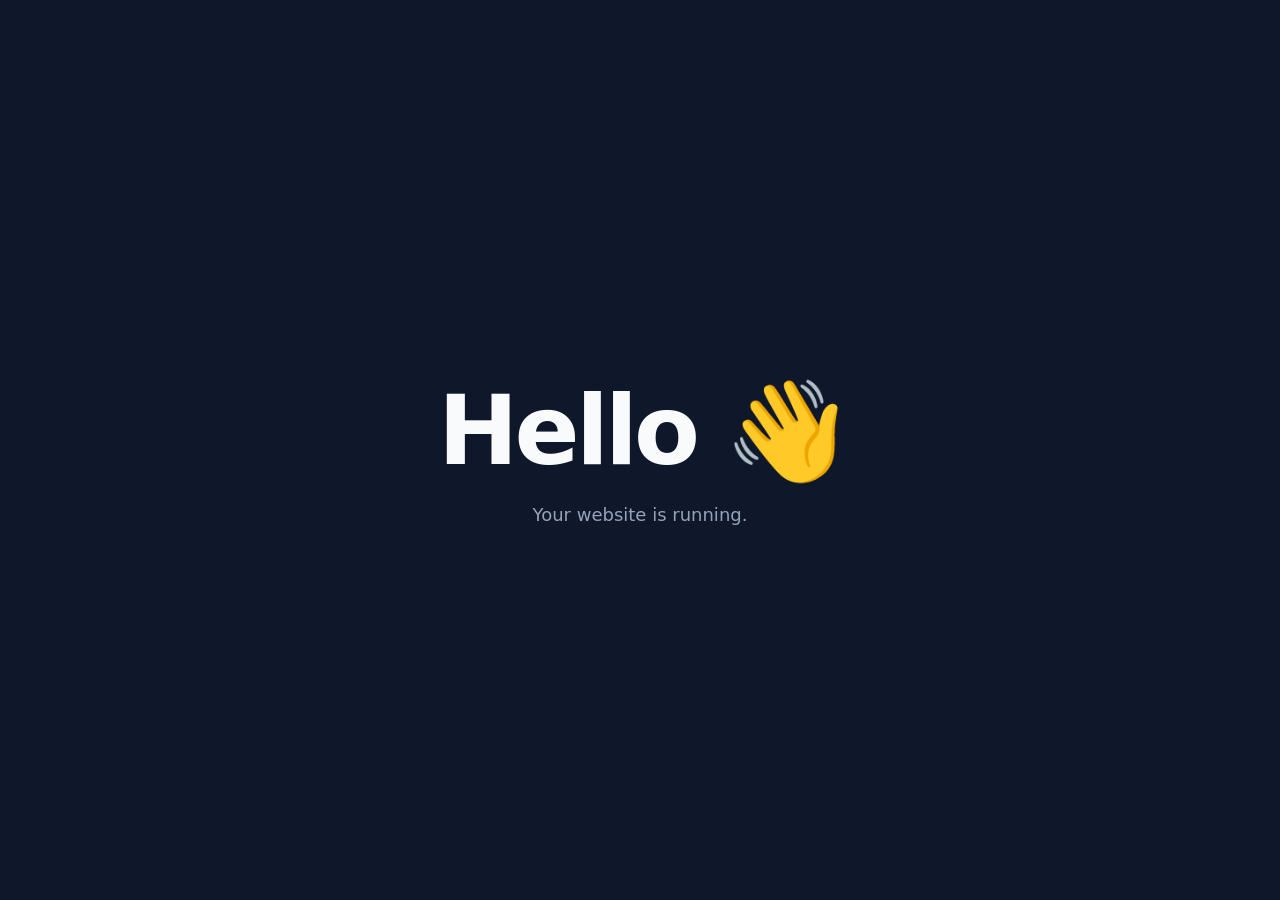
==== index.html @ 5fec4f5b "Save game and conversation for issue #1 Run: 38240787383" ====
<!doctype html>
<html lang="en">
<head>
  <meta charset="utf-8" />
  <meta name="viewport" content="width=device-width, initial-scale=1" />
  <title>Hello</title>
  <style>
    * { box-sizing: border-box; }
    body {
      margin: 0;
      min-height: 100vh;
      display: grid;
      place-items: center;
      font-family: system-ui, -apple-system, Segoe UI, Roboto, sans-serif;
      background: #0f172a;
      color: #f8fafc;
    }
    main { text-align: center; padding: 2rem; }
    h1 { font-size: clamp(3rem, 10vw, 6rem); margin: 0; letter-spacing: -0.04em; }
    p { margin: 1rem 0 0; color: #94a3b8; font-size: 1.125rem; }
  </style>
</head>
<body>
  <main>
    <h1>Hello 👋</h1>
    <p>Your website is running.</p>
  </main>
</body>
</html>
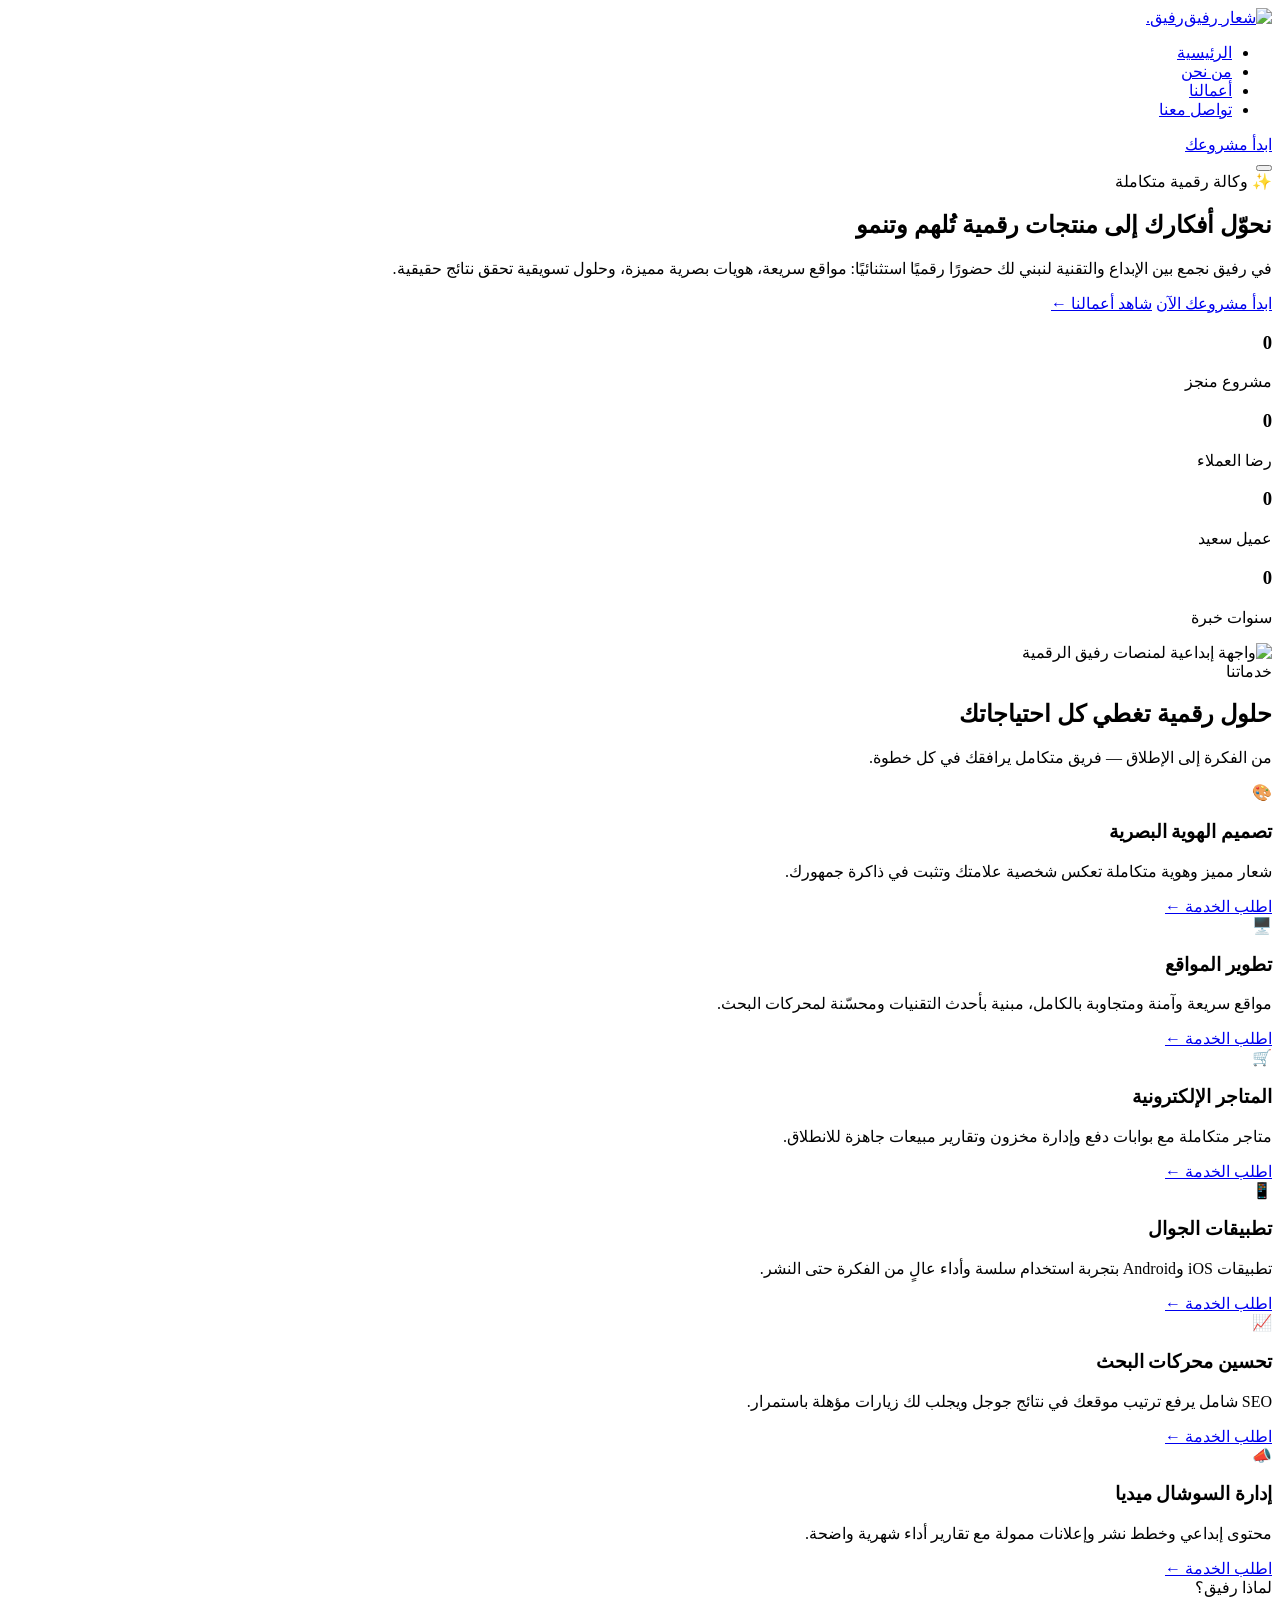
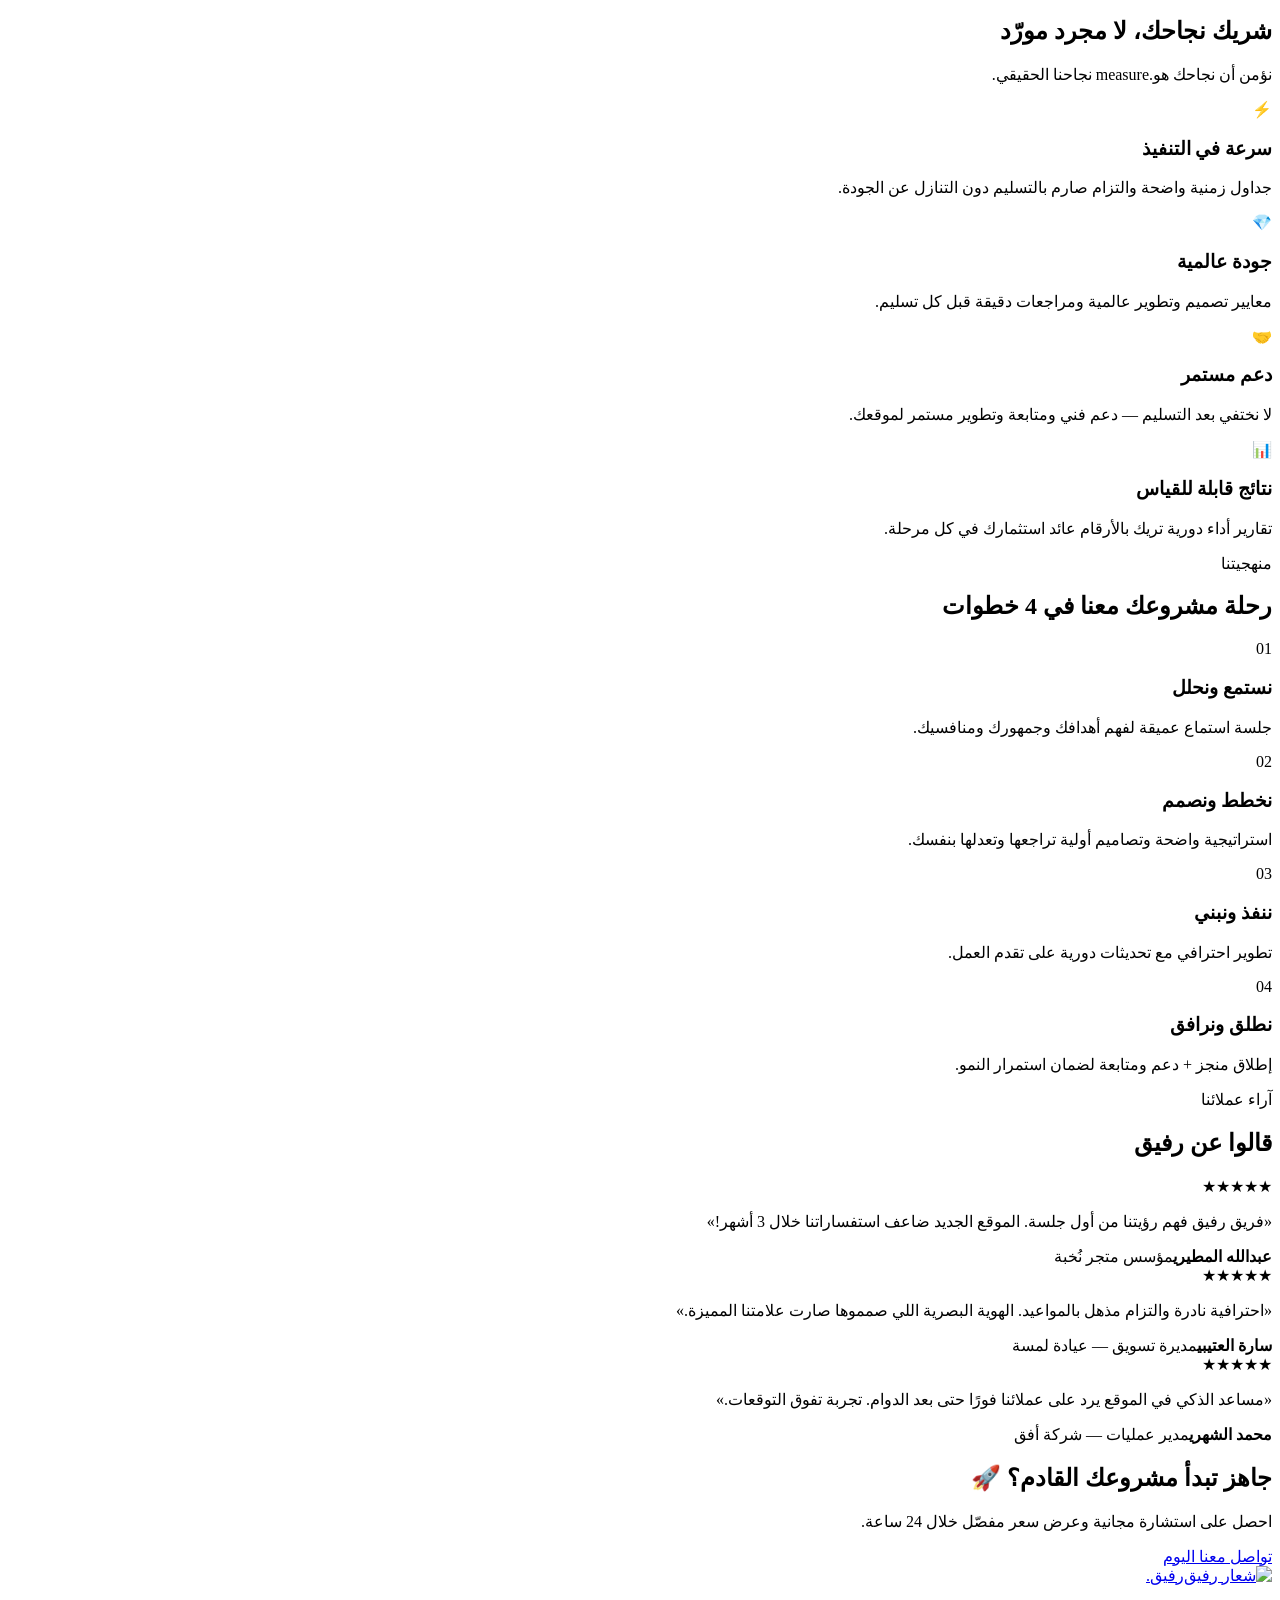
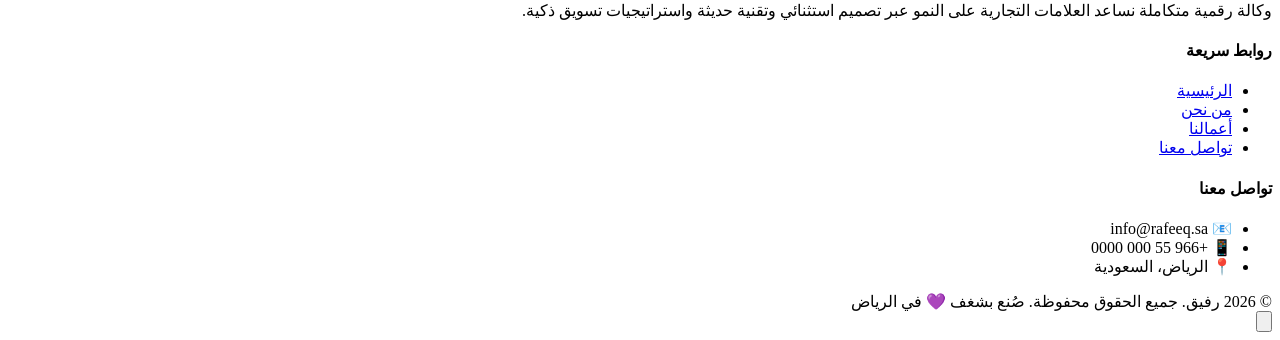
==== commit 65f9ae9f: "Add Rafiq homepage with AI assistant widget" ====
--- a/index.html
+++ b/index.html
@@ -1,29 +1,244 @@
-<!doctype html>
-<html lang="en">
+<!DOCTYPE html>
+<html lang='ar' dir='rtl'>
 <head>
-  <meta charset="utf-8" />
-  <meta name="viewport" content="width=device-width, initial-scale=1" />
-  <title>Hello</title>
-  <style>
-    * { box-sizing: border-box; }
-    body {
-      margin: 0;
-      min-height: 100vh;
-      display: grid;
-      place-items: center;
-      font-family: system-ui, -apple-system, Segoe UI, Roboto, sans-serif;
-      background: #0f172a;
-      color: #f8fafc;
-    }
-    main { text-align: center; padding: 2rem; }
-    h1 { font-size: clamp(3rem, 10vw, 6rem); margin: 0; letter-spacing: -0.04em; }
-    p { margin: 1rem 0 0; color: #94a3b8; font-size: 1.125rem; }
-  </style>
+<meta charset='UTF-8'>
+<meta name='viewport' content='width=device-width,initial-scale=1'>
+<title>رفيق | وكالة رقمية متكاملة — تصميم وتطوير وتسويق</title>
+<meta name='description' content='رفيق وكالة رقمية متكاملة: تصميم هوية بصرية، تطوير مواقع ومتاجر إلكترونية، تطبيقات جوال، تحسين محركات البحث، وإدارة سوشال ميديا بجودة عالمية.'>
+<meta name='keywords' content='تصميم مواقع, متجر إلكتروني, هوية بصرية, تطبيقات جوال, تسويق رقمي'>
+<meta property='og:title' content='رفيق | وكالة رقمية متكاملة'>
+<meta property='og:description' content='نحوّل أفكارك إلى منتجات رقمية ناجحة بتصميم يلهم ونتائج قابلة للقياس.'>
+<meta property='og:image' content='assets/hero.webp'>
+<meta property='og:type' content='website'>
+<link rel='icon' type='image/webp' href='assets/logo.webp'>
+<link rel='preconnect' href='https://fonts.googleapis.com'>
+<link rel='preconnect' href='https://fonts.gstatic.com' crossorigin>
+<link href='https://fonts.googleapis.com/css2?family=Tajawal:wght@400;500;700;800&display=swap' rel='stylesheet'>
+<link rel='stylesheet' href='css/style.css'>
 </head>
 <body>
-  <main>
-    <h1>Hello 👋</h1>
-    <p>Your website is running.</p>
-  </main>
+<header>
+  <div class='container header-inner'>
+    <a href='index.html' class='logo'><img src='assets/logo.webp' alt='شعار رفيق' width='40' height='40'><span>رفيق<span class='grad-text'>.</span></span></a>
+    <nav id='nav' aria-label='التنقل الرئيسي'>
+      <ul>
+        <li><a href='index.html' class='active'>الرئيسية</a></li>
+        <li><a href='about.html'>من نحن</a></li>
+        <li><a href='portfolio.html'>أعمالنا</a></li>
+        <li><a href='contact.html'>تواصل معنا</a></li>
+      </ul>
+      <a href='contact.html' class='btn btn-primary nav-cta'>ابدأ مشروعك</a>
+    </nav>
+    <button class='hamburger' id='hamburger' aria-label='القائمة' aria-expanded='false'><span></span><span></span><span></span></button>
+  </div>
+</header>
+
+<main>
+<section class='hero'>
+  <div class='container'>
+    <div class='hero-grid'>
+      <div>
+        <span class='badge'>✨ وكالة رقمية متكاملة</span>
+        <h1>نحوّل أفكارك إلى <span class='grad-text'>منتجات رقمية</span> تُلهم وتنمو</h1>
+        <p class='lead'>في رفيق نجمع بين الإبداع والتقنية لنبني لك حضورًا رقميًا استثنائيًا: مواقع سريعة، هويات بصرية مميزة، وحلول تسويقية تحقق نتائج حقيقية.</p>
+        <div class='hero-actions'>
+          <a href='contact.html' class='btn btn-primary'>ابدأ مشروعك الآن</a>
+          <a href='portfolio.html' class='btn btn-ghost'>شاهد أعمالنا ←</a>
+        </div>
+        <div class='stats'>
+          <div class='stat'><h3><span class='counter' data-target='120' data-suffix='+'>0</span></h3><p>مشروع منجز</p></div>
+          <div class='stat'><h3><span class='counter' data-target='98' data-suffix='%'>0</span></h3><p>رضا العملاء</p></div>
+          <div class='stat'><h3><span class='counter' data-target='45' data-suffix='+'>0</span></h3><p>عميل سعيد</p></div>
+          <div class='stat'><h3><span class='counter' data-target='8'>0</span></h3><p>سنوات خبرة</p></div>
+        </div>
+      </div>
+      <div class='hero-media'>
+        <img src='assets/hero.webp' alt='واجهة إبداعية لمنصات رفيق الرقمية' width='640' height='360' loading='eager'>
+      </div>
+    </div>
+  </div>
+</section>
+
+<section class='section' id='services'>
+  <div class='container'>
+    <div class='section-head reveal'>
+      <span class='kicker'>خدماتنا</span>
+      <h2>حلول رقمية تغطي كل احتياجاتك</h2>
+      <p>من الفكرة إلى الإطلاق — فريق متكامل يرافقك في كل خطوة.</p>
+    </div>
+    <div class='services-grid'>
+      <article class='card reveal'>
+        <div class='icon'>🎨</div>
+        <h3>تصميم الهوية البصرية</h3>
+        <p>شعار مميز وهوية متكاملة تعكس شخصية علامتك وتثبت في ذاكرة جمهورك.</p>
+        <a class='link' href='contact.html'>اطلب الخدمة ←</a>
+      </article>
+      <article class='card reveal'>
+        <div class='icon'>🖥️</div>
+        <h3>تطوير المواقع</h3>
+        <p>مواقع سريعة وآمنة ومتجاوبة بالكامل، مبنية بأحدث التقنيات ومحسّنة لمحركات البحث.</p>
+        <a class='link' href='contact.html'>اطلب الخدمة ←</a>
+      </article>
+      <article class='card reveal'>
+        <div class='icon'>🛒</div>
+        <h3>المتاجر الإلكترونية</h3>
+        <p>متاجر متكاملة مع بوابات دفع وإدارة مخزون وتقارير مبيعات جاهزة للانطلاق.</p>
+        <a class='link' href='contact.html'>اطلب الخدمة ←</a>
+      </article>
+      <article class='card reveal'>
+        <div class='icon'>📱</div>
+        <h3>تطبيقات الجوال</h3>
+        <p>تطبيقات iOS وAndroid بتجربة استخدام سلسة وأداء عالٍ من الفكرة حتى النشر.</p>
+        <a class='link' href='contact.html'>اطلب الخدمة ←</a>
+      </article>
+      <article class='card reveal'>
+        <div class='icon'>📈</div>
+        <h3>تحسين محركات البحث</h3>
+        <p>SEO شامل يرفع ترتيب موقعك في نتائج جوجل ويجلب لك زيارات مؤهلة باستمرار.</p>
+        <a class='link' href='contact.html'>اطلب الخدمة ←</a>
+      </article>
+      <article class='card reveal'>
+        <div class='icon'>📣</div>
+        <h3>إدارة السوشال ميديا</h3>
+        <p>محتوى إبداعي وخطط نشر وإعلانات ممولة مع تقارير أداء شهرية واضحة.</p>
+        <a class='link' href='contact.html'>اطلب الخدمة ←</a>
+      </article>
+    </div>
+  </div>
+</section>
+
+<section class='section' id='why'>
+  <div class='container'>
+    <div class='section-head reveal'>
+      <span class='kicker'>لماذا رفيق؟</span>
+      <h2>شريك نجاحك، لا مجرد مورّد</h2>
+      <p>نؤمن أن نجاحك هو.measure نجاحنا الحقيقي.</p>
+    </div>
+    <div class='why-grid'>
+      <div class='feature reveal'>
+        <div class='icon'>⚡</div>
+        <div><h3>سرعة في التنفيذ</h3><p>جداول زمنية واضحة والتزام صارم بالتسليم دون التنازل عن الجودة.</p></div>
+      </div>
+      <div class='feature reveal'>
+        <div class='icon'>💎</div>
+        <div><h3>جودة عالمية</h3><p>معايير تصميم وتطوير عالمية ومراجعات دقيقة قبل كل تسليم.</p></div>
+      </div>
+      <div class='feature reveal'>
+        <div class='icon'>🤝</div>
+        <div><h3>دعم مستمر</h3><p>لا نختفي بعد التسليم — دعم فني ومتابعة وتطوير مستمر لموقعك.</p></div>
+      </div>
+      <div class='feature reveal'>
+        <div class='icon'>📊</div>
+        <div><h3>نتائج قابلة للقياس</h3><p>تقارير أداء دورية تريك بالأرقام عائد استثمارك في كل مرحلة.</p></div>
+      </div>
+    </div>
+  </div>
+</section>
+
+<section class='section' id='process'>
+  <div class='container'>
+    <div class='section-head reveal'>
+      <span class='kicker'>منهجيتنا</span>
+      <h2>رحلة مشروعك معنا في 4 خطوات</h2>
+    </div>
+    <div class='process'>
+      <div class='step reveal'><span class='step-num'>01</span><h3>نستمع ونحلل</h3><p>جلسة استماع عميقة لفهم أهدافك وجمهورك ومنافسيك.</p></div>
+      <div class='step reveal'><span class='step-num'>02</span><h3>نخطط ونصمم</h3><p>استراتيجية واضحة وتصاميم أولية تراجعها وتعدلها بنفسك.</p></div>
+      <div class='step reveal'><span class='step-num'>03</span><h3>ننفذ ونبني</h3><p>تطوير احترافي مع تحديثات دورية على تقدم العمل.</p></div>
+      <div class='step reveal'><span class='step-num'>04</span><h3>نطلق ونرافق</h3><p>إطلاق منجز + دعم ومتابعة لضمان استمرار النمو.</p></div>
+    </div>
+  </div>
+</section>
+
+<section class='section' id='testimonials'>
+  <div class='container'>
+    <div class='section-head reveal'>
+      <span class='kicker'>آراء عملائنا</span>
+      <h2>قالوا عن رفيق</h2>
+    </div>
+    <div class='testi-grid'>
+      <article class='card reveal'>
+        <div class='stars'>★★★★★</div>
+        <p>«فريق رفيق فهم رؤيتنا من أول جلسة. الموقع الجديد ضاعف استفساراتنا خلال 3 أشهر!»</p>
+        <div class='testi-author'><strong>عبدالله المطيري</strong><span>مؤسس متجر نُخبة</span></div>
+      </article>
+      <article class='card reveal'>
+        <div class='stars'>★★★★★</div>
+        <p>«احترافية نادرة والتزام مذهل بالمواعيد. الهوية البصرية اللي صمموها صارت علامتنا المميزة.»</p>
+        <div class='testi-author'><strong>سارة العتيبي</strong><span>مديرة تسويق — عيادة لمسة</span></div>
+      </article>
+      <article class='card reveal'>
+        <div class='stars'>★★★★★</div>
+        <p>«مساعد الذكي في الموقع يرد على عملائنا فورًا حتى بعد الدوام. تجربة تفوق التوقعات.»</p>
+        <div class='testi-author'><strong>محمد الشهري</strong><span>مدير عمليات — شركة أفق</span></div>
+      </article>
+    </div>
+  </div>
+</section>
+
+<section class='section'>
+  <div class='container'>
+    <div class='cta-band reveal'>
+      <h2>جاهز تبدأ مشروعك القادم؟ 🚀</h2>
+      <p>احصل على استشارة مجانية وعرض سعر مفصّل خلال 24 ساعة.</p>
+      <a href='contact.html' class='btn btn-primary'>تواصل معنا اليوم</a>
+    </div>
+  </div>
+</section>
+</main>
+
+<footer>
+  <div class='container'>
+    <div class='footer-grid'>
+      <div>
+        <a href='index.html' class='logo'><img src='assets/logo.webp' alt='شعار رفيق' width='40' height='40'><span>رفيق<span class='grad-text'>.</span></span></a>
+        <p class='footer-desc'>وكالة رقمية متكاملة نساعد العلامات التجارية على النمو عبر تصميم استثنائي وتقنية حديثة واستراتيجيات تسويق ذكية.</p>
+      </div>
+      <div>
+        <h4>روابط سريعة</h4>
+        <ul class='footer-links'>
+          <li><a href='index.html'>الرئيسية</a></li>
+          <li><a href='about.html'>من نحن</a></li>
+          <li><a href='portfolio.html'>أعمالنا</a></li>
+          <li><a href='contact.html'>تواصل معنا</a></li>
+        </ul>
+      </div>
+      <div>
+        <h4>تواصل معنا</h4>
+        <ul class='footer-links'>
+          <li>📧 info@rafeeq.sa</li>
+          <li>📱 +966 55 000 0000</li>
+          <li>📍 الرياض، السعودية</li>
+        </ul>
+      </div>
+    </div>
+    <div class='footer-bottom'>
+      <span>© <span id='year'>2026</span> رفيق. جميع الحقوق محفوظة.</span>
+      <span>صُنع بشغف 💜 في الرياض</span>
+    </div>
+  </div>
+</footer>
+
+<div class='chat-widget'>
+  <div class='chat-panel' id='chatPanel' role='dialog' aria-label='المساعد الذكي رفيق' hidden>
+    <div class='chat-header'>
+      <div class='chat-avatar'>🤖</div>
+      <div><strong>رفيق الذكي</strong><span><i class='dot'></i> متصل الآن — يرد فورًا</span></div>
+      <button id='chatClose' aria-label='إغلاق المحادثة'>✕</button>
+    </div>
+    <div class='chat-body' id='chatBody' aria-live='polite'></div>
+    <div class='chat-chips' id='chatChips'></div>
+    <form class='chat-input' id='chatForm'>
+      <input id='chatText' type='text' placeholder='اكتب رسالتك هنا...' autocomplete='off' aria-label='رسالتك'>
+      <button type='submit' aria-label='إرسال الرسالة'><svg viewBox='0 0 24 24'><path d='M2.01 21L23 12 2.01 3 2 10l15 2-15 2z'/></svg></button>
+    </form>
+  </div>
+  <button class='chat-toggle' id='chatToggle' aria-label='افتح المساعد الذكي' aria-expanded='false'>
+    <svg viewBox='0 0 24 24'><path d='M20 2H4c-1.1 0-2 .9-2 2v18l4-4h14c1.1 0 2-.9 2-2V4c0-1.1-.9-2-2-2zm-7 9H7v-2h6v2zm4-4H7V5h10v2z'/></svg>
+  </button>
+</div>
+
+<script src='js/main.js'></script>
+<script src='js/assistant.js'></script>
 </body>
 </html>
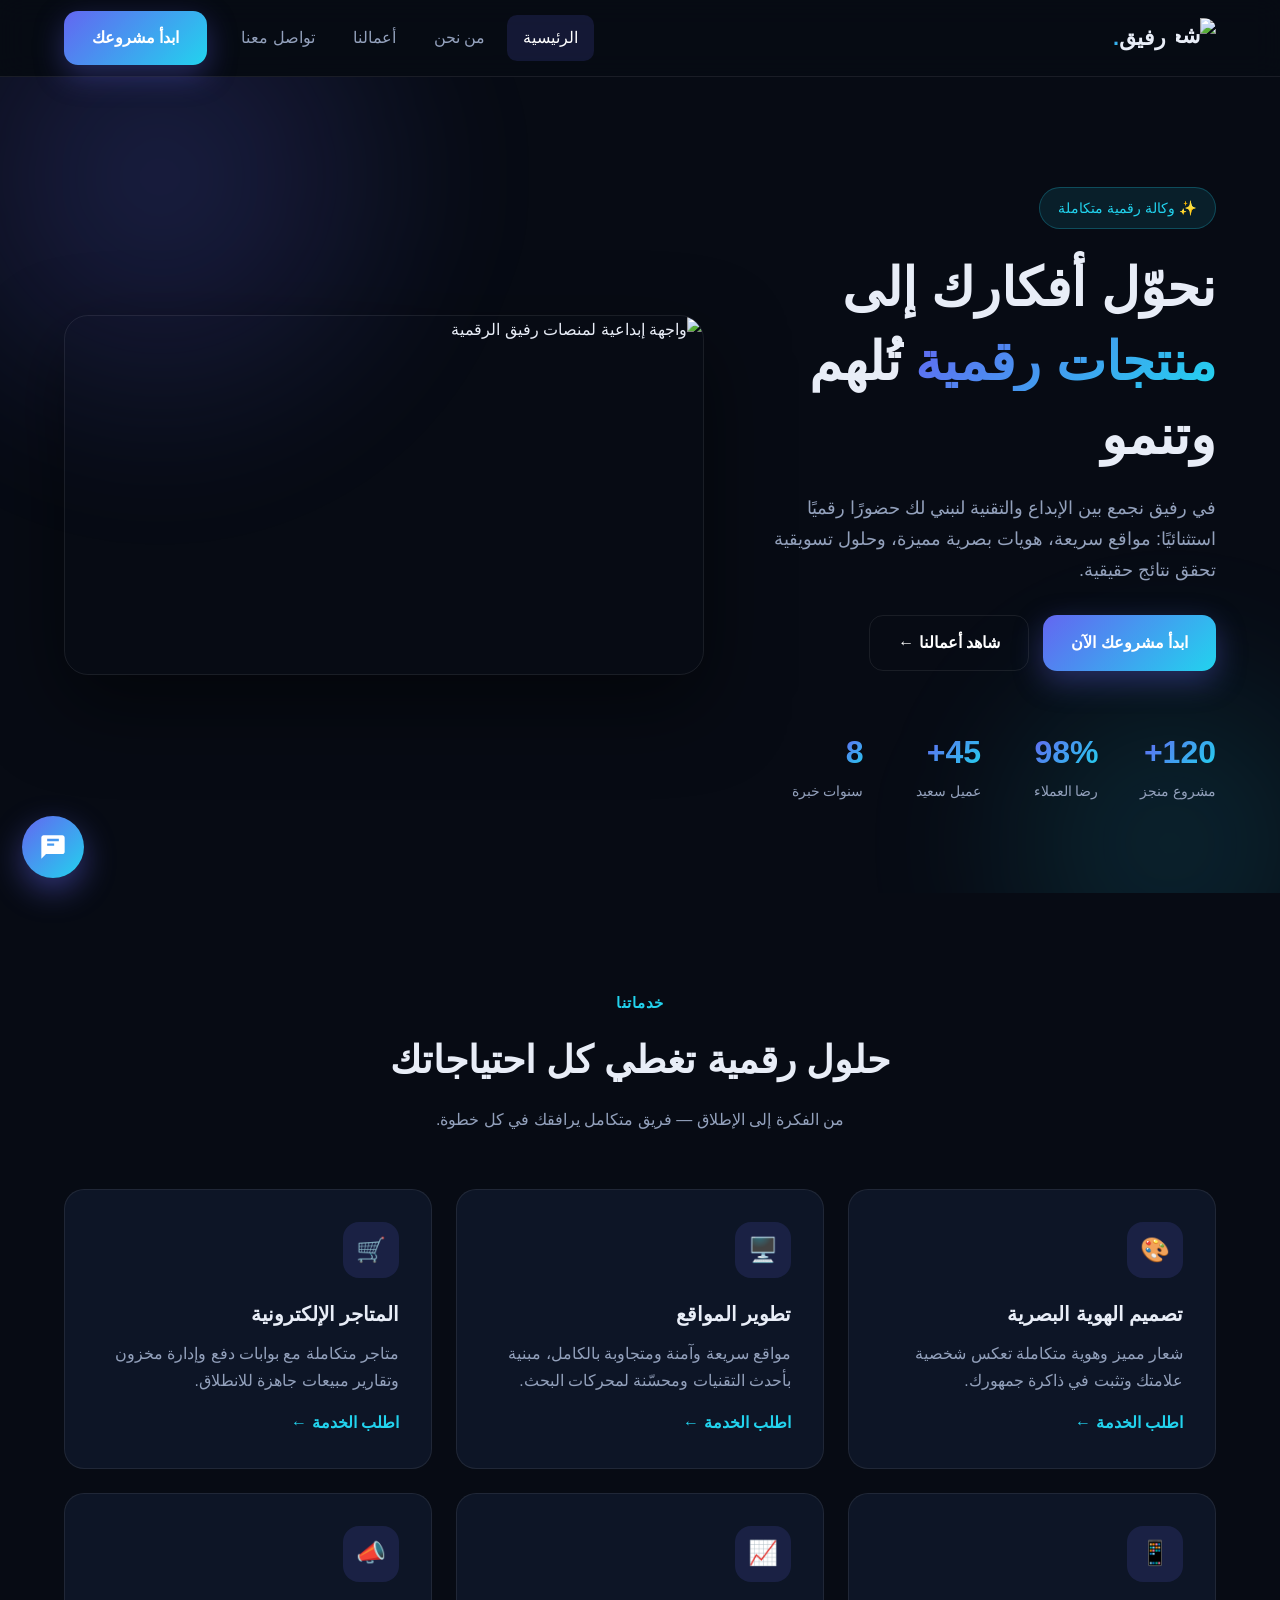
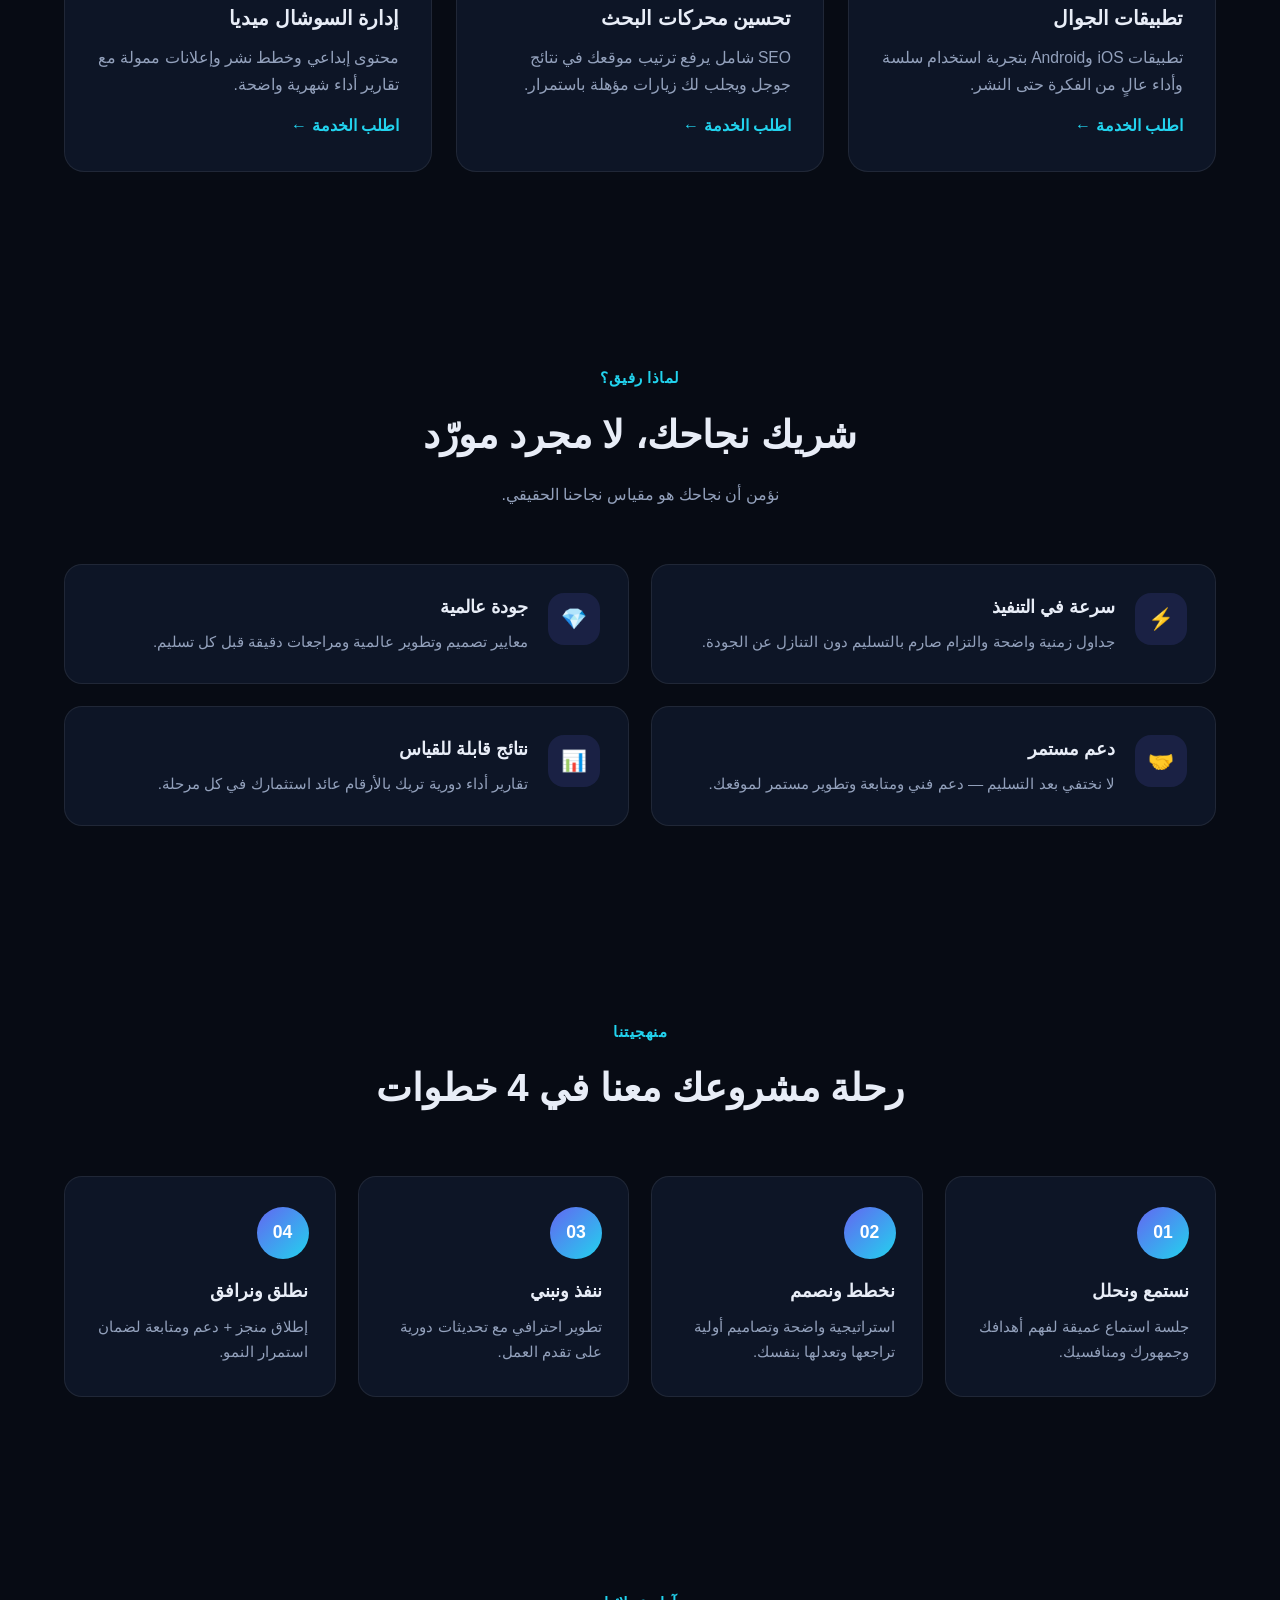
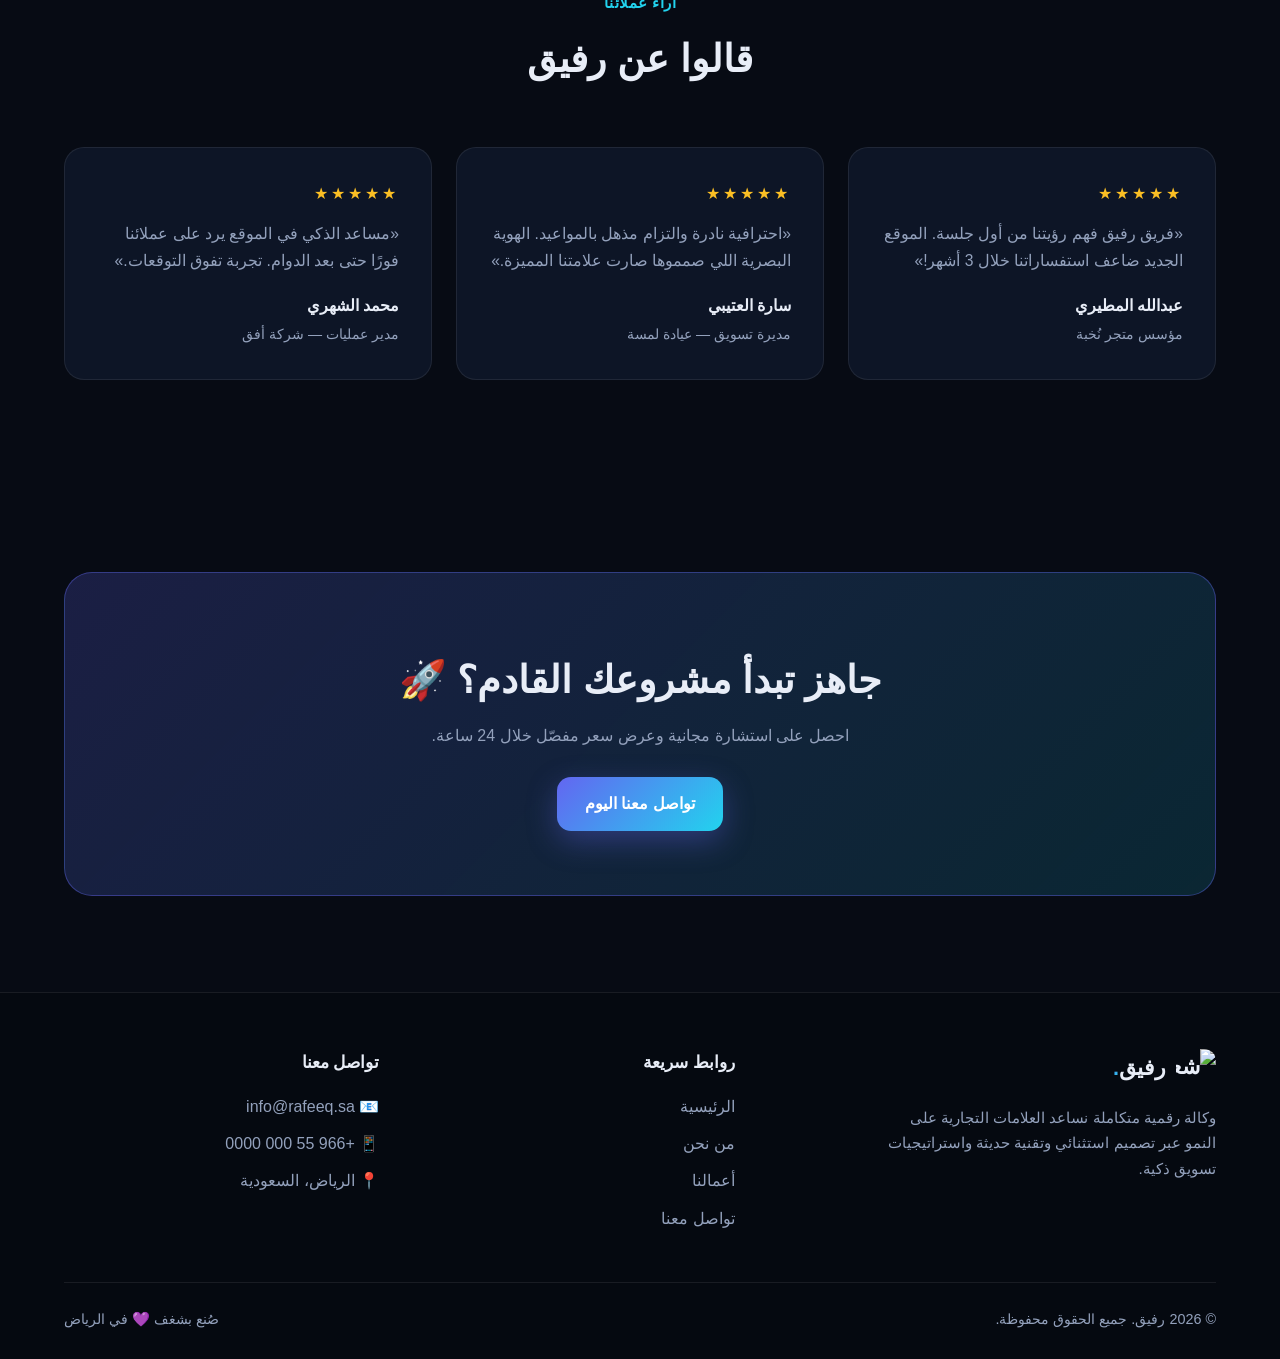
==== commit b83417a5: "Fix wording in why-section" ====
--- a/index.html
+++ b/index.html
@@ -112,7 +112,7 @@
     <div class='section-head reveal'>
       <span class='kicker'>لماذا رفيق؟</span>
       <h2>شريك نجاحك، لا مجرد مورّد</h2>
-      <p>نؤمن أن نجاحك هو.measure نجاحنا الحقيقي.</p>
+      <p>نؤمن أن نجاحك هو مقياس نجاحنا الحقيقي.</p>
     </div>
     <div class='why-grid'>
       <div class='feature reveal'>
--- a/css/style.css
+++ b/css/style.css
@@ -0,0 +1,217 @@
+:root{--bg:#070B14;--surface:#0D1526;--surface2:#111B30;--border:rgba(255,255,255,.08);--primary:#6366F1;--secondary:#22D3EE;--accent:#A78BFA;--text:#E8EDF7;--muted:#93A1BC;--grad:linear-gradient(135deg,#6366F1,#22D3EE)}
+*{margin:0;padding:0;box-sizing:border-box}
+html{scroll-behavior:smooth}
+body{font-family:'Tajawal',sans-serif;background:var(--bg);color:var(--text);line-height:1.7;overflow-x:hidden}
+a{color:inherit;text-decoration:none}
+img{max-width:100%;display:block}
+ul{list-style:none}
+.container{max-width:1200px;margin:0 auto;padding:0 24px;width:100%}
+
+header{position:sticky;top:0;z-index:100;background:rgba(7,11,20,.82);backdrop-filter:blur(14px);-webkit-backdrop-filter:blur(14px);border-bottom:1px solid var(--border);transition:.3s}
+header.scrolled{box-shadow:0 8px 30px rgba(0,0,0,.35)}
+.header-inner{display:flex;align-items:center;justify-content:space-between;height:76px;gap:16px}
+.logo{display:flex;align-items:center;gap:10px;font-weight:800;font-size:1.35rem;white-space:nowrap}
+.logo img{width:40px;height:40px;border-radius:12px;object-fit:cover}
+nav{display:flex;align-items:center;gap:18px}
+nav ul{display:flex;gap:6px}
+nav a:not(.nav-cta){padding:9px 16px;border-radius:10px;color:var(--muted);font-weight:500;transition:.25s;display:block}
+nav a:not(.nav-cta):hover,nav a.active{color:#fff;background:rgba(99,102,241,.15)}
+.nav-cta{padding:10px 22px;font-size:.95rem}
+.hamburger{display:none;flex-direction:column;gap:5px;background:none;border:none;cursor:pointer;padding:8px}
+.hamburger span{width:24px;height:2px;background:#fff;border-radius:2px;transition:.3s}
+.hamburger.active span:nth-child(1){transform:translateY(7px) rotate(45deg)}
+.hamburger.active span:nth-child(2){opacity:0}
+.hamburger.active span:nth-child(3){transform:translateY(-7px) rotate(-45deg)}
+
+.btn{display:inline-flex;align-items:center;justify-content:center;gap:8px;padding:13px 28px;border-radius:14px;font-weight:700;font-size:1rem;transition:.3s;cursor:pointer;border:none;font-family:inherit}
+.btn-primary{background:var(--grad);color:#fff;box-shadow:0 10px 30px rgba(99,102,241,.35)}
+.btn-primary:hover{transform:translateY(-3px);box-shadow:0 16px 40px rgba(99,102,241,.45)}
+.btn-ghost{background:transparent;color:#fff;border:1px solid var(--border)}
+.btn-ghost:hover{border-color:var(--secondary);color:var(--secondary)}
+
+.hero{position:relative;padding:110px 0 90px;overflow:hidden}
+.hero::before{content:'';position:absolute;width:640px;height:640px;background:radial-gradient(circle,rgba(99,102,241,.22),transparent 70%);top:-220px;left:-160px;filter:blur(50px);pointer-events:none}
+.hero::after{content:'';position:absolute;width:500px;height:500px;background:radial-gradient(circle,rgba(34,211,238,.14),transparent 70%);bottom:-200px;right:-140px;filter:blur(50px);pointer-events:none}
+.hero-grid{display:grid;grid-template-columns:1.05fr .95fr;gap:60px;align-items:center;position:relative;z-index:1}
+.badge{display:inline-flex;gap:8px;padding:8px 18px;border-radius:100px;background:rgba(34,211,238,.1);color:var(--secondary);border:1px solid rgba(34,211,238,.25);font-weight:500;font-size:.9rem;margin-bottom:22px}
+h1{font-size:clamp(2.1rem,5vw,3.3rem);line-height:1.4;font-weight:800}
+.grad-text{background:var(--grad);-webkit-background-clip:text;background-clip:text;color:transparent}
+.lead{color:var(--muted);font-size:1.13rem;margin:20px 0 30px;max-width:540px}
+.hero-actions{display:flex;gap:14px;flex-wrap:wrap}
+.stats{display:grid;grid-template-columns:repeat(4,1fr);gap:18px;margin-top:54px}
+.stat h3{font-size:2rem;font-weight:800}
+.stat h3 .counter{background:var(--grad);-webkit-background-clip:text;background-clip:text;color:transparent}
+.stat p{color:var(--muted);font-size:.9rem}
+.hero-media img{border-radius:24px;border:1px solid var(--border);box-shadow:0 30px 80px rgba(0,0,0,.5);animation:float 6s ease-in-out infinite}
+@keyframes float{0%,100%{transform:translateY(0)}50%{transform:translateY(-14px)}}
+
+.section{padding:96px 0}
+.section-head{text-align:center;max-width:660px;margin:0 auto 56px}
+.kicker{color:var(--secondary);font-weight:700;letter-spacing:.5px;font-size:.95rem}
+h2{font-size:clamp(1.7rem,3.4vw,2.4rem);margin:10px 0 14px;font-weight:800}
+.section-head p{color:var(--muted)}
+
+.services-grid{display:grid;grid-template-columns:repeat(3,1fr);gap:24px}
+.card{background:var(--surface);border:1px solid var(--border);border-radius:20px;padding:32px;transition:.3s}
+.card:hover{transform:translateY(-6px);border-color:rgba(99,102,241,.5);box-shadow:0 20px 50px rgba(0,0,0,.35)}
+.icon{width:56px;height:56px;border-radius:16px;display:grid;place-items:center;background:rgba(99,102,241,.15);font-size:1.5rem;margin-bottom:20px}
+.card h3{font-size:1.22rem;margin-bottom:10px;font-weight:700}
+.card p{color:var(--muted);font-size:.98rem}
+.link{color:var(--secondary);font-weight:700;display:inline-block;margin-top:14px}
+.link:hover{text-decoration:underline}
+
+.why-grid{display:grid;grid-template-columns:1fr 1fr;gap:22px}
+.feature{display:flex;gap:20px;align-items:flex-start;background:var(--surface);border:1px solid var(--border);border-radius:18px;padding:28px;transition:.3s}
+.feature:hover{border-color:rgba(34,211,238,.4);transform:translateY(-4px)}
+.feature .icon{margin-bottom:0;flex-shrink:0;width:52px;height:52px;font-size:1.3rem}
+.feature h3{font-size:1.1rem;margin-bottom:6px}
+.feature p{color:var(--muted);font-size:.95rem}
+
+.process{display:grid;grid-template-columns:repeat(4,1fr);gap:22px}
+.step{background:var(--surface);border:1px solid var(--border);border-radius:18px;padding:30px 26px;position:relative;transition:.3s}
+.step:hover{transform:translateY(-5px);border-color:rgba(99,102,241,.45)}
+.step-num{display:inline-grid;place-items:center;width:52px;height:52px;border-radius:50%;background:var(--grad);color:#fff;font-weight:800;font-size:1.1rem;margin-bottom:18px}
+.step h3{font-size:1.1rem;margin-bottom:8px}
+.step p{color:var(--muted);font-size:.93rem}
+
+.testi-grid{display:grid;grid-template-columns:repeat(3,1fr);gap:24px}
+.stars{color:#FBBF24;letter-spacing:3px;margin-bottom:14px}
+.testi-author{margin-top:18px}
+.testi-author strong{display:block}
+.testi-author span{color:var(--muted);font-size:.88rem}
+
+.cta-band{background:linear-gradient(135deg,rgba(99,102,241,.22),rgba(34,211,238,.14));border:1px solid rgba(99,102,241,.4);border-radius:28px;padding:64px 40px;text-align:center}
+.cta-band h2{margin-bottom:10px}
+.cta-band p{color:var(--muted);margin-bottom:28px}
+
+.page-hero{padding:96px 0 54px;text-align:center;position:relative;overflow:hidden}
+.page-hero::before{content:'';position:absolute;width:560px;height:560px;background:radial-gradient(circle,rgba(99,102,241,.18),transparent 70%);top:-260px;left:50%;transform:translateX(-50%);filter:blur(50px);pointer-events:none}
+.page-hero h1{font-size:clamp(2rem,4.5vw,3rem)}
+.page-hero p{color:var(--muted);max-width:600px;margin:14px auto 0;font-size:1.08rem}
+
+.about-grid{display:grid;grid-template-columns:1fr 1fr;gap:56px;align-items:center}
+.about-grid img{border-radius:22px;border:1px solid var(--border);box-shadow:0 24px 60px rgba(0,0,0,.4)}
+.about-text h2{margin-bottom:16px}
+.about-text p{color:var(--muted);margin-bottom:14px}
+
+.values-grid{display:grid;grid-template-columns:repeat(4,1fr);gap:22px}
+.numbers-band{display:grid;grid-template-columns:repeat(4,1fr);gap:22px;margin-top:64px}
+.numbers-band .stat{background:var(--surface);border:1px solid var(--border);border-radius:18px;padding:30px;text-align:center}
+.numbers-band .stat h3{font-size:2.2rem}
+.numbers-band .stat h3 .counter{background:var(--grad);-webkit-background-clip:text;background-clip:text;color:transparent}
+
+.filters{display:flex;gap:10px;justify-content:center;flex-wrap:wrap;margin-bottom:44px}
+.filter{padding:10px 24px;border-radius:100px;border:1px solid var(--border);background:transparent;color:var(--muted);cursor:pointer;font-family:inherit;font-weight:500;transition:.25s;font-size:.95rem}
+.filter.active,.filter:hover{background:var(--grad);color:#fff;border-color:transparent}
+.works-grid{display:grid;grid-template-columns:repeat(3,1fr);gap:24px}
+.work{position:relative;border-radius:20px;overflow:hidden;border:1px solid var(--border);height:260px;cursor:pointer}
+.work img{width:100%;height:100%;object-fit:cover;transition:.55s}
+.work:hover img{transform:scale(1.08)}
+.work-overlay{position:absolute;inset:0;background:linear-gradient(to top,rgba(7,11,20,.96) 8%,rgba(7,11,20,.15) 62%);display:flex;flex-direction:column;justify-content:flex-end;padding:22px}
+.work-overlay span{color:var(--secondary);font-size:.85rem;font-weight:600}
+.work-overlay h3{font-size:1.12rem;font-weight:700}
+.work.hide{display:none}
+
+.info-cards{display:grid;grid-template-columns:repeat(4,1fr);gap:20px;margin-bottom:64px}
+.info-card{background:var(--surface);border:1px solid var(--border);border-radius:18px;padding:28px;text-align:center;transition:.3s}
+.info-card:hover{transform:translateY(-5px);border-color:rgba(99,102,241,.45)}
+.info-card .icon{margin:0 auto 16px}
+.info-card h3{font-size:1.05rem;margin-bottom:6px}
+.info-card p{color:var(--muted);font-size:.93rem;direction:ltr}
+
+.contact-wrap{display:grid;grid-template-columns:1.15fr .85fr;gap:48px;align-items:start}
+.form-card{background:var(--surface);border:1px solid var(--border);border-radius:22px;padding:38px}
+.form-grid{display:grid;grid-template-columns:1fr 1fr;gap:18px}
+.field{display:flex;flex-direction:column;gap:8px}
+.field.full{grid-column:1/-1}
+.field label{font-weight:700;font-size:.93rem}
+input,select,textarea{background:var(--surface2);border:1px solid var(--border);border-radius:12px;padding:13px 16px;color:#fff;font-family:inherit;font-size:.97rem;outline:none;transition:.2s;width:100%}
+input:focus,select:focus,textarea:focus{border-color:var(--primary);box-shadow:0 0 0 3px rgba(99,102,241,.18)}
+textarea{min-height:130px;resize:vertical}
+.form-error{display:none;background:rgba(248,113,113,.12);border:1px solid rgba(248,113,113,.35);color:#F87171;padding:12px 16px;border-radius:12px;margin-bottom:16px;font-size:.93rem}
+.form-success{display:none;background:rgba(74,222,128,.12);border:1px solid rgba(74,222,128,.35);color:#4ADE80;padding:12px 16px;border-radius:12px;margin-bottom:16px;font-size:.93rem}
+.faq{display:flex;flex-direction:column;gap:14px}
+.faq details{background:var(--surface);border:1px solid var(--border);border-radius:16px;padding:20px 24px;transition:.3s}
+.faq details[open]{border-color:rgba(99,102,241,.45)}
+.faq summary{cursor:pointer;font-weight:700;list-style:none;position:relative;padding-left:26px}
+.faq summary::-webkit-details-marker{display:none}
+.faq summary::after{content:'+';position:absolute;left:0;top:0;color:var(--secondary);font-size:1.3rem;font-weight:700;transition:.3s}
+.faq details[open] summary::after{transform:rotate(45deg)}
+.faq details p{color:var(--muted);margin-top:12px;font-size:.95rem}
+
+footer{border-top:1px solid var(--border);padding:56px 0 28px;background:#050910}
+.footer-grid{display:grid;grid-template-columns:1.4fr 1fr 1fr;gap:40px;margin-bottom:40px}
+.footer-desc{color:var(--muted);margin-top:16px;font-size:.95rem;max-width:340px}
+footer h4{margin-bottom:16px;font-size:1.05rem}
+.footer-links li{margin-bottom:10px;color:var(--muted)}
+.footer-links a:hover{color:var(--secondary)}
+.footer-bottom{border-top:1px solid var(--border);padding-top:24px;color:var(--muted);display:flex;justify-content:space-between;gap:12px;flex-wrap:wrap;font-size:.9rem}
+
+.chat-widget{position:fixed;bottom:22px;left:22px;z-index:200}
+.chat-toggle{width:62px;height:62px;border-radius:50%;background:var(--grad);border:none;cursor:pointer;display:grid;place-items:center;box-shadow:0 12px 32px rgba(99,102,241,.45);transition:.3s}
+.chat-toggle:hover{transform:scale(1.08)}
+.chat-toggle svg{width:28px;height:28px;fill:#fff}
+.chat-panel{position:absolute;bottom:80px;left:0;width:360px;max-width:calc(100vw - 44px);background:var(--surface);border:1px solid var(--border);border-radius:22px;overflow:hidden;box-shadow:0 24px 70px rgba(0,0,0,.55);display:flex;flex-direction:column;height:520px;max-height:calc(100vh - 120px);opacity:0;transform:translateY(16px) scale(.98);pointer-events:none;transition:.3s}
+.chat-panel.open{opacity:1;transform:none;pointer-events:auto}
+.chat-header{display:flex;align-items:center;gap:12px;padding:16px;background:linear-gradient(135deg,#6366F1,#22D3EE)}
+.chat-avatar{width:40px;height:40px;border-radius:50%;background:rgba(255,255,255,.22);display:grid;place-items:center;font-size:1.2rem;flex-shrink:0}
+.chat-header strong{color:#fff;font-size:.98rem;display:block;line-height:1.3}
+.chat-header span{display:block;font-size:.76rem;color:rgba(255,255,255,.9)}
+.dot{display:inline-block;width:8px;height:8px;border-radius:50%;background:#4ADE80;margin-left:4px;animation:pulse 2s infinite}
+@keyframes pulse{0%,100%{opacity:1}50%{opacity:.4}}
+#chatClose{margin-inline-start:auto;background:rgba(255,255,255,.18);border:none;color:#fff;width:30px;height:30px;border-radius:8px;cursor:pointer;font-size:1rem;flex-shrink:0}
+#chatClose:hover{background:rgba(255,255,255,.3)}
+.chat-body{flex:1;overflow-y:auto;padding:18px;display:flex;flex-direction:column;gap:12px;scrollbar-width:thin}
+.msg{max-width:84%;padding:12px 16px;border-radius:16px;font-size:.94rem;line-height:1.65;animation:msgIn .25s ease;word-wrap:break-word}
+.msg.bot{background:var(--surface2);border:1px solid var(--border);border-radius:16px 16px 16px 4px;align-self:flex-start}
+.msg.user{background:var(--grad);color:#fff;align-self:flex-end;border-radius:16px 16px 4px 16px}
+@keyframes msgIn{from{opacity:0;transform:translateY(8px)}to{opacity:1;transform:none}}
+.typing{display:inline-flex;gap:4px;align-items:center;padding:16px 18px}
+.typing i{width:7px;height:7px;border-radius:50%;background:var(--muted);animation:blink 1.2s infinite}
+.typing i:nth-child(2){animation-delay:.2s}
+.typing i:nth-child(3){animation-delay:.4s}
+@keyframes blink{0%,100%{opacity:.3}50%{opacity:1}}
+.chat-chips{display:flex;gap:8px;padding:0 16px 12px;flex-wrap:wrap}
+.chip{padding:8px 14px;border-radius:100px;border:1px solid rgba(99,102,241,.4);background:rgba(99,102,241,.08);color:var(--secondary);cursor:pointer;font-size:.85rem;font-family:inherit;transition:.2s}
+.chip:hover{background:rgba(99,102,241,.22)}
+.chat-input{display:flex;gap:10px;padding:14px;border-top:1px solid var(--border);background:rgba(255,255,255,.02)}
+.chat-input input{flex:1;border-radius:12px}
+.chat-input button{width:46px;height:46px;border-radius:12px;background:var(--grad);border:none;cursor:pointer;display:grid;place-items:center;flex-shrink:0;transition:.25s}
+.chat-input button:hover{transform:scale(1.05)}
+.chat-input button svg{width:20px;height:20px;fill:#fff}
+
+.reveal{opacity:0;transform:translateY(28px);transition:opacity .7s ease,transform .7s ease}
+.reveal.visible{opacity:1;transform:none}
+
+@media(max-width:1024px){
+  .hero-grid{grid-template-columns:1fr;gap:44px}
+  .services-grid{grid-template-columns:repeat(2,1fr)}
+  .process{grid-template-columns:repeat(2,1fr)}
+  .testi-grid{grid-template-columns:repeat(2,1fr)}
+  .works-grid{grid-template-columns:repeat(2,1fr)}
+  .values-grid{grid-template-columns:repeat(2,1fr)}
+  .info-cards{grid-template-columns:repeat(2,1fr)}
+  .contact-wrap{grid-template-columns:1fr}
+  .about-grid{grid-template-columns:1fr;gap:36px}
+}
+@media(max-width:768px){
+  .hamburger{display:flex}
+  nav{position:fixed;top:76px;inset-inline:0;background:var(--bg);flex-direction:column;align-items:stretch;padding:20px 24px 26px;border-bottom:1px solid var(--border);transform:translateY(-130%);transition:.35s;z-index:99;gap:6px}
+  nav.open{transform:none}
+  nav ul{flex-direction:column;gap:4px}
+  .nav-cta{justify-content:center;margin-top:10px}
+  .hero{padding:80px 0 60px}
+  .stats{grid-template-columns:repeat(2,1fr)}
+  .services-grid,.testi-grid,.works-grid,.why-grid{grid-template-columns:1fr}
+  .footer-grid{grid-template-columns:1fr}
+  .section{padding:72px 0}
+  .numbers-band{grid-template-columns:repeat(2,1fr)}
+  .cta-band{padding:44px 24px}
+}
+@media(max-width:520px){
+  .process{grid-template-columns:1fr}
+  .form-grid{grid-template-columns:1fr}
+  .info-cards{grid-template-columns:1fr}
+  .values-grid{grid-template-columns:1fr}
+  .hero-actions .btn{width:100%}
+}
